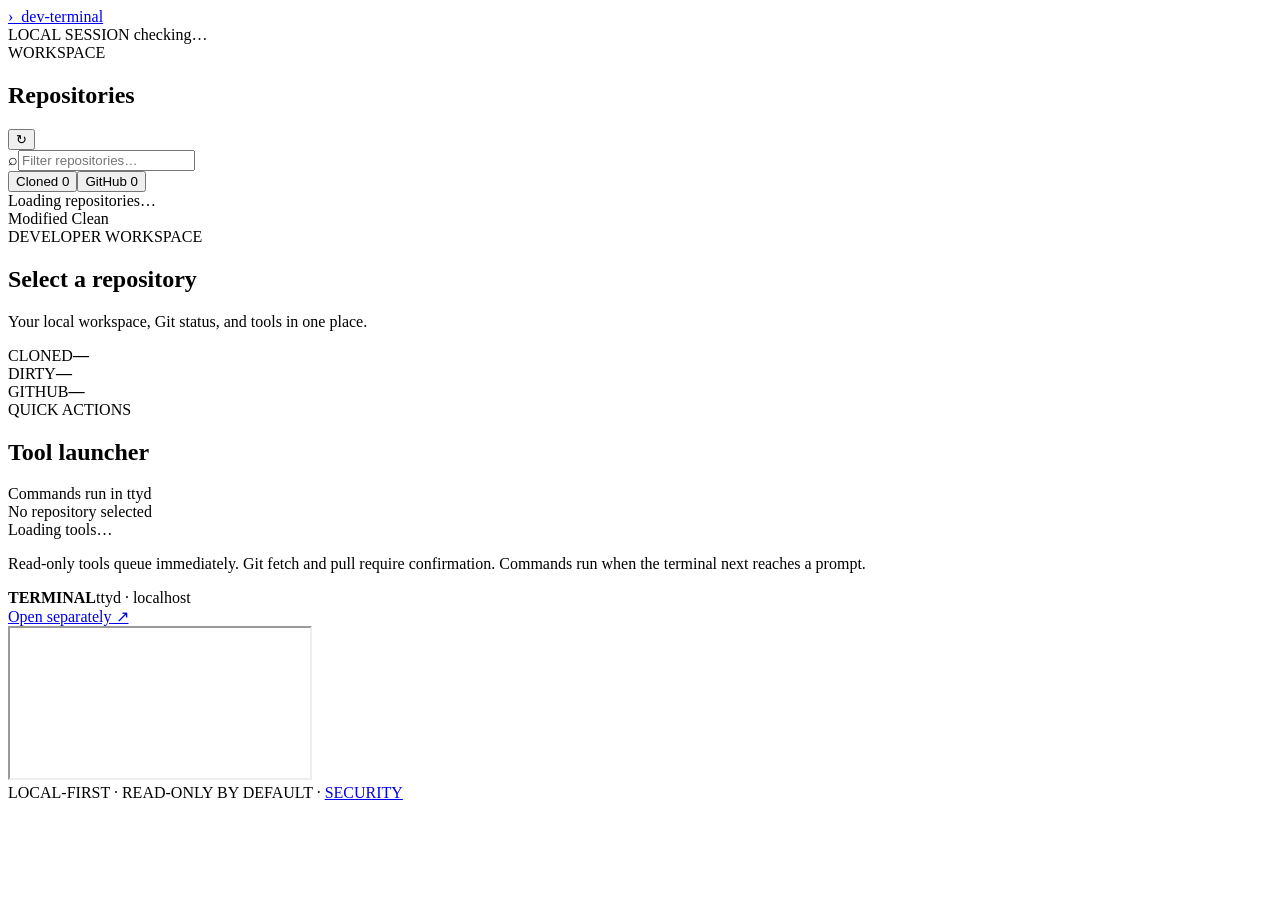
==== static/index.html @ b41bb8d0 "Add dev-terminal scaffold" ====
<!doctype html>
<html lang="en">
<head>
  <meta charset="utf-8">
  <meta name="viewport" content="width=device-width, initial-scale=1">
  <meta name="theme-color" content="#0a0e14">
  <meta name="description" content="Local-only developer dashboard for cloned Git repositories.">
  <link rel="manifest" href="/static/manifest.webmanifest">
  <link rel="icon" href="/static/icon.svg" type="image/svg+xml">
  <link rel="stylesheet" href="/static/styles.css">
  <title>dev-terminal</title>
</head>
<body>
<header class="topbar">
  <a class="brand" href="/"><span class="brand-mark">›_</span><span>dev-terminal</span></a>
  <div class="topbar-meta"><span class="local-dot"></span> LOCAL SESSION <span id="health-label" class="muted">checking…</span></div>
</header>
<main class="layout">
  <aside class="sidebar panel">
    <div class="section-heading"><div><span class="eyebrow">WORKSPACE</span><h1>Repositories</h1></div><button id="refresh-button" class="icon-button" title="Refresh status" aria-label="Refresh">↻</button></div>
    <label class="search-wrap"><span>⌕</span><input id="repo-filter" type="search" placeholder="Filter repositories…" autocomplete="off"></label>
    <div class="repo-tabs"><button class="tab active" data-tab="local">Cloned <span id="local-count">0</span></button><button class="tab" data-tab="github">GitHub <span id="github-count">0</span></button></div>
    <div id="repo-list" class="repo-list"><div class="empty-state">Loading repositories…</div></div>
    <div class="sidebar-foot"><span class="status-key dirty-key"></span> Modified <span class="status-key clean-key"></span> Clean</div>
  </aside>
  <section class="main-column">
    <section class="panel overview">
      <div class="overview-copy"><span class="eyebrow">DEVELOPER WORKSPACE</span><h2 id="welcome-title">Select a repository</h2><p id="welcome-copy">Your local workspace, Git status, and tools in one place.</p></div>
      <div class="overview-stats"><div class="stat"><span>CLONED</span><strong id="stat-cloned">—</strong></div><div class="stat"><span>DIRTY</span><strong id="stat-dirty">—</strong></div><div class="stat"><span>GITHUB</span><strong id="stat-github">—</strong></div></div>
    </section>
    <section class="panel tools-panel">
      <div class="section-heading"><div><span class="eyebrow">QUICK ACTIONS</span><h2>Tool launcher</h2></div><span class="hint">Commands run in ttyd</span></div>
      <div id="selected-project" class="selected-project">No repository selected</div>
      <div id="tool-grid" class="tool-grid"><div class="empty-state">Loading tools…</div></div>
      <p class="inline-note">Read-only tools queue immediately. Git fetch and pull require confirmation. Commands run when the terminal next reaches a prompt.</p>
    </section>
    <section class="panel terminal-panel">
      <div class="terminal-heading"><div><span class="terminal-light"></span><span class="terminal-light yellow"></span><span class="terminal-light green"></span><strong>TERMINAL</strong><span class="terminal-subtitle">ttyd · localhost</span></div><a href="http://127.0.0.1:7681" target="_blank" rel="noopener noreferrer" class="text-link">Open separately ↗</a></div>
      <div class="terminal-frame"><iframe id="terminal-frame" title="ttyd terminal" src="http://127.0.0.1:7681" loading="lazy"></iframe></div>
    </section>
    <footer>LOCAL-FIRST · READ-ONLY BY DEFAULT · <a href="https://github.com/Amir2051/dev-terminal/blob/main/SECURITY.md" target="_blank" rel="noopener noreferrer">SECURITY</a></footer>
  </section>
</main>
<div id="toast" class="toast" role="status" aria-live="polite"></div>
<script src="/static/app.js" defer></script>
</body>
</html>
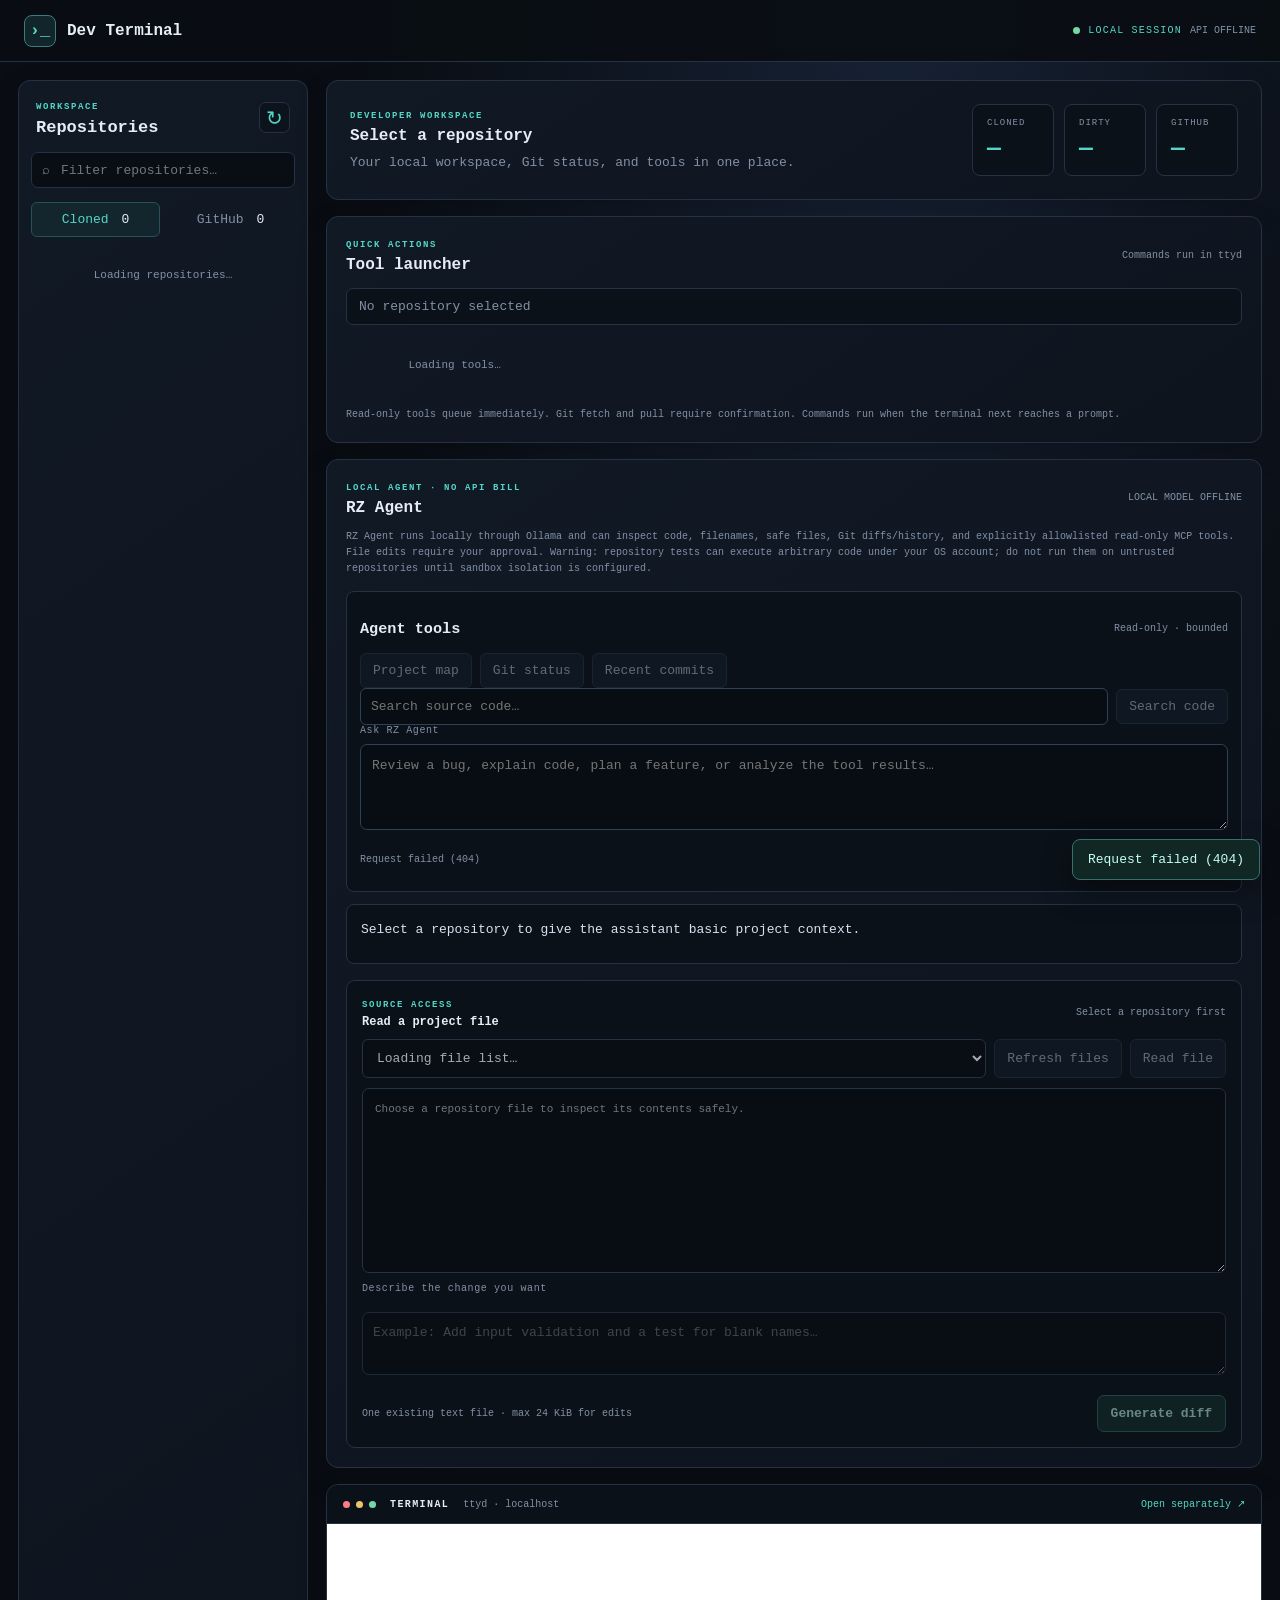
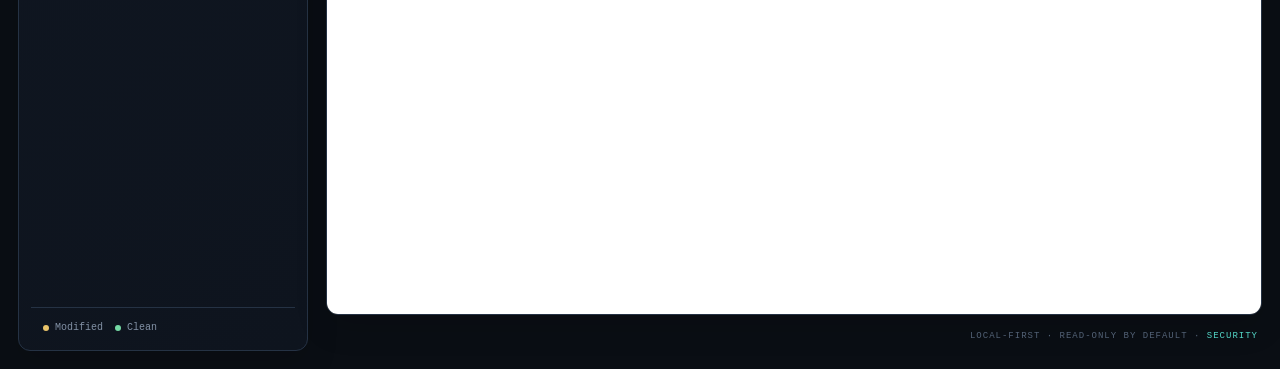
==== commit 7fc605dd: "feat: complete local agent SaaS foundation" ====
--- a/static/index.html
+++ b/static/index.html
@@ -7,12 +7,12 @@
   <meta name="description" content="Local-only developer dashboard for cloned Git repositories.">
   <link rel="manifest" href="/static/manifest.webmanifest">
   <link rel="icon" href="/static/icon.svg" type="image/svg+xml">
-  <link rel="stylesheet" href="/static/styles.css">
-  <title>dev-terminal</title>
+  <link rel="stylesheet" href="/static/styles.css?v=3">
+  <title>Dev Terminal · RZ Agent</title>
 </head>
 <body>
 <header class="topbar">
-  <a class="brand" href="/"><span class="brand-mark">›_</span><span>dev-terminal</span></a>
+  <a class="brand" href="/"><span class="brand-mark">›_</span><span>Dev Terminal</span></a>
   <div class="topbar-meta"><span class="local-dot"></span> LOCAL SESSION <span id="health-label" class="muted">checking…</span></div>
 </header>
 <main class="layout">
@@ -34,6 +34,34 @@
       <div id="tool-grid" class="tool-grid"><div class="empty-state">Loading tools…</div></div>
       <p class="inline-note">Read-only tools queue immediately. Git fetch and pull require confirmation. Commands run when the terminal next reaches a prompt.</p>
     </section>
+    <section class="panel ai-panel">
+      <div class="section-heading"><div><span class="eyebrow">LOCAL AGENT · NO API BILL</span><h2>RZ Agent</h2></div><span id="ai-status" class="hint">Checking Ollama…</span></div>
+      <p class="inline-note">RZ Agent runs locally through Ollama and can inspect code, filenames, safe files, Git diffs/history, and explicitly allowlisted read-only MCP tools. File edits require your approval. Warning: repository tests can execute arbitrary code under your OS account; do not run them on untrusted repositories until sandbox isolation is configured.</p>
+      <form id="ai-form" class="ai-form">
+        <div class="section-heading"><h3>Agent tools</h3><span class="hint">Read-only · bounded</span></div>
+      <div class="ai-tool-row"><button id="ai-tool-map" class="ai-secondary" type="button" disabled>Project map</button><button id="ai-tool-status" class="ai-secondary" type="button" disabled>Git status</button><button id="ai-tool-commits" class="ai-secondary" type="button" disabled>Recent commits</button></div>
+      <div class="ai-tool-row"><input id="ai-search-query" type="search" maxlength="120" placeholder="Search source code…" aria-label="Search source code" disabled><button id="ai-tool-search" class="ai-secondary" type="button" disabled>Search code</button></div>
+      <div id="ai-tool-output-wrap" class="ai-tool-output-wrap" hidden><div class="section-heading"><h3 id="ai-tool-output-title">Tool output</h3><button id="ai-use-tool-output" class="ai-secondary" type="button">Give results to RZ Agent</button></div><pre id="ai-tool-output" class="ai-tool-output"></pre></div>
+      <label for="ai-prompt" class="ai-label">Ask RZ Agent</label>
+        <textarea id="ai-prompt" rows="3" maxlength="4000" placeholder="Review a bug, explain code, plan a feature, or analyze the tool results…" required></textarea>
+        <div class="ai-actions"><span id="ai-model" class="hint">Model: checking…</span><button id="ai-send" class="ai-send" type="submit">Ask RZ Agent ↗</button></div>
+      </form>
+      <div id="ai-answer" class="ai-answer" aria-live="polite">Select a repository to give the assistant basic project context.</div>
+      <div class="ai-workbench">
+        <div class="section-heading"><div><span class="eyebrow">SOURCE ACCESS</span><h3>Read a project file</h3></div><span id="ai-file-status" class="hint">Select a repository first</span></div>
+        <div class="ai-file-controls"><select id="ai-file-select" aria-label="Repository file" disabled><option value="">Loading file list…</option></select><button id="ai-refresh-files" type="button" class="ai-secondary" disabled>Refresh files</button><button id="ai-load-file" type="button" class="ai-secondary" disabled>Read file</button></div>
+        <textarea id="ai-file-content" class="ai-code" rows="9" readonly placeholder="Choose a repository file to inspect its contents safely."></textarea>
+        <label for="ai-edit-instructions" class="ai-label">Describe the change you want</label>
+        <textarea id="ai-edit-instructions" rows="2" maxlength="2000" placeholder="Example: Add input validation and a test for blank names…" disabled></textarea>
+        <div class="ai-actions"><span class="hint">One existing text file · max 24 KiB for edits</span><button id="ai-propose-edit" type="button" class="ai-send" disabled>Generate diff</button></div>
+        <div id="ai-diff-wrap" hidden>
+          <div class="section-heading"><h3>Review proposed diff</h3><span id="ai-diff-meta" class="hint"></span></div>
+          <pre id="ai-diff" class="ai-diff"></pre>
+          <p class="inline-note">Review every change. Applying writes this one file immediately. The proposal expires after 15 minutes and is rejected if the original file changes.</p>
+          <button id="ai-apply-edit" type="button" class="ai-apply" disabled>Approve and apply this file change</button>
+        </div>
+      </div>
+    </section>
     <section class="panel terminal-panel">
       <div class="terminal-heading"><div><span class="terminal-light"></span><span class="terminal-light yellow"></span><span class="terminal-light green"></span><strong>TERMINAL</strong><span class="terminal-subtitle">ttyd · localhost</span></div><a href="http://127.0.0.1:7681" target="_blank" rel="noopener noreferrer" class="text-link">Open separately ↗</a></div>
       <div class="terminal-frame"><iframe id="terminal-frame" title="ttyd terminal" src="http://127.0.0.1:7681" loading="lazy"></iframe></div>
@@ -42,6 +70,6 @@
   </section>
 </main>
 <div id="toast" class="toast" role="status" aria-live="polite"></div>
-<script src="/static/app.js" defer></script>
+<script src="/static/app.js?v=2" defer></script>
 </body>
 </html>
--- a/static/styles.css
+++ b/static/styles.css
@@ -0,0 +1,9 @@
+:root{color-scheme:dark;--bg:#0a0e14;--panel:#101722;--border:#253244;--text:#e6edf6;--muted:#8291a5;--cyan:#54d6c7;--blue:#75a7ff;--yellow:#e9c46a;--red:#ff7c85;--green:#75d9a4;font-family:ui-monospace,SFMono-Regular,Menlo,Monaco,Consolas,monospace}*{box-sizing:border-box}body{margin:0;background:radial-gradient(ellipse at 70% 0%,#172235 0,transparent 42%),var(--bg);color:var(--text);min-height:100vh;font-size:13px}.topbar{height:62px;display:flex;align-items:center;justify-content:space-between;padding:0 24px;border-bottom:1px solid var(--border);background:#0a0e14ef;position:sticky;top:0;z-index:3}.brand{display:flex;align-items:center;gap:11px;color:var(--text);text-decoration:none;font-weight:800;font-size:16px}.brand-mark{display:grid;place-items:center;width:32px;height:32px;border:1px solid #3b7c83;border-radius:8px;color:var(--cyan);background:#11252b;font-size:17px}.topbar-meta{display:flex;align-items:center;gap:8px;font-size:10px;letter-spacing:1.2px;color:var(--cyan)}.local-dot,.status-key,.terminal-light{width:7px;height:7px;border-radius:50%;background:var(--green);display:inline-block}.muted{color:var(--muted);letter-spacing:0}.layout{display:grid;grid-template-columns:290px minmax(0,1fr);gap:18px;max-width:1600px;margin:0 auto;padding:18px}.panel{background:linear-gradient(145deg,#111925,#0e141e);border:1px solid var(--border);border-radius:12px;box-shadow:0 12px 32px #0002}.sidebar{min-height:calc(100vh - 98px);display:flex;flex-direction:column;padding:17px 12px}.section-heading{display:flex;align-items:center;justify-content:space-between;gap:12px}.sidebar .section-heading{padding:0 5px 15px}.eyebrow{color:var(--cyan);font-size:9px;letter-spacing:1.6px;font-weight:700}h1,h2,p{margin:0}h1{font-size:17px;margin-top:5px}h2{font-size:16px;margin-top:5px}.icon-button{background:#0d131c;border:1px solid var(--border);border-radius:7px;color:var(--cyan);width:31px;height:31px;font-size:20px;cursor:pointer}.search-wrap{display:flex;align-items:center;gap:9px;padding:0 10px;height:36px;background:#090e15;border:1px solid var(--border);border-radius:7px;color:var(--muted)}.search-wrap input{width:100%;background:transparent;border:0;outline:0;color:var(--text);font:inherit}.repo-tabs{display:flex;gap:6px;margin:14px 0 10px}.tab{flex:1;padding:9px 7px;background:transparent;border:1px solid transparent;border-radius:6px;color:var(--muted);font:inherit;cursor:pointer}.tab span{margin-left:5px;color:var(--text)}.tab.active{background:#14262d;border-color:#27515a;color:var(--cyan)}.repo-list{display:flex;flex-direction:column;gap:5px;overflow:auto;max-height:calc(100vh - 290px)}.repo-item{width:100%;text-align:left;padding:11px 10px;border:1px solid transparent;border-radius:8px;background:transparent;color:var(--text);cursor:pointer;display:block}.repo-item:hover,.repo-item.selected{background:#172331;border-color:#30445a}.repo-name{display:flex;align-items:center;justify-content:space-between;gap:8px;font-weight:700;overflow-wrap:anywhere}.repo-sub{display:flex;gap:7px;align-items:center;margin-top:8px;color:var(--muted);font-size:10px}.badge{font-size:9px;padding:3px 5px;border-radius:4px;white-space:nowrap;border:1px solid #344357;color:var(--muted)}.badge.dirty{border-color:#7d493e;color:#ffab91;background:#301d1b}.badge.clean{border-color:#285c4c;color:var(--green);background:#132820}.badge.github{border-color:#344b75;color:#a6c3ff}.repo-branch{overflow:hidden;text-overflow:ellipsis;white-space:nowrap;max-width:150px}.sidebar-foot{margin-top:auto;padding:14px 6px 0;border-top:1px solid var(--border);color:var(--muted);font-size:10px;display:flex;align-items:center;gap:6px}.status-key{width:6px;height:6px;margin-left:6px}.dirty-key{background:var(--yellow)}.clean-key{background:var(--green)}.main-column{display:flex;flex-direction:column;gap:16px;min-width:0}.overview{display:flex;justify-content:space-between;align-items:center;gap:22px;padding:23px}.overview-copy p{color:var(--muted);margin-top:8px;line-height:1.6}.overview-stats{display:flex;gap:10px}.stat{min-width:82px;padding:13px 14px;background:#0b1119;border:1px solid var(--border);border-radius:8px}.stat span{display:block;color:var(--muted);font-size:9px;letter-spacing:1px}.stat strong{display:block;font-size:23px;margin-top:8px;color:var(--cyan)}.tools-panel{padding:19px}.hint{color:var(--muted);font-size:10px}.selected-project{margin:14px 0 12px;padding:10px 12px;background:#0b1119;border:1px solid var(--border);border-radius:7px;color:var(--muted);overflow-wrap:anywhere}.selected-project strong{color:var(--text)}.tool-grid{display:grid;grid-template-columns:repeat(4,minmax(0,1fr));gap:9px}.tool-card{padding:12px;text-align:left;min-height:96px;border-radius:8px;border:1px solid var(--border);background:#0b1119;color:var(--text);cursor:pointer;font:inherit}.tool-card:hover:not(:disabled){border-color:#4a8b92;transform:translateY(-1px)}.tool-card:disabled{opacity:.4;cursor:not-allowed}.tool-card strong{display:block;font-size:11px;margin-bottom:7px}.tool-card p{font-size:10px;line-height:1.5;color:var(--muted)}.write-label{display:inline-block;margin-top:8px;font-size:9px;color:var(--yellow)}.inline-note{margin-top:12px;color:var(--muted);font-size:10px;line-height:1.6}.terminal-panel{overflow:hidden}.terminal-heading{display:flex;align-items:center;justify-content:space-between;padding:13px 16px;border-bottom:1px solid var(--border);background:#0b1119}.terminal-heading>div{display:flex;align-items:center;gap:6px}.terminal-light{background:var(--red)}.terminal-light.yellow{background:var(--yellow)}.terminal-light.green{background:var(--green)}.terminal-heading strong{font-size:10px;letter-spacing:1.4px;margin-left:8px}.terminal-subtitle{color:var(--muted);font-size:10px;margin-left:8px}.text-link{color:var(--cyan);font-size:10px;text-decoration:none}.terminal-frame{height:390px;background:#05080c}.terminal-frame iframe{width:100%;height:100%;border:0;background:#05080c}footer{color:#536276;font-size:9px;letter-spacing:1px;text-align:right;padding:0 4px 10px}footer a{color:var(--cyan);text-decoration:none}.empty-state{padding:20px 10px;color:var(--muted);font-size:11px;line-height:1.6;text-align:center}.toast{position:fixed;bottom:20px;right:20px;max-width:min(420px,calc(100vw - 40px));padding:12px 15px;border:1px solid #36716e;border-radius:8px;background:#102723;color:#c5fff3;box-shadow:0 12px 30px #0006;opacity:0;transform:translateY(8px);transition:all .18s;pointer-events:none;z-index:5}.toast.show{opacity:1;transform:translateY(0)}@media(max-width:1050px){.layout{grid-template-columns:250px minmax(0,1fr);padding:12px;gap:12px}.tool-grid{grid-template-columns:repeat(2,minmax(0,1fr))}.overview{align-items:flex-start;flex-direction:column}.overview-stats{width:100%}.stat{flex:1}}@media(max-width:720px){.topbar{padding:0 14px}.topbar-meta{font-size:8px}.layout{display:flex;flex-direction:column}.sidebar{min-height:auto}.repo-list{max-height:280px}.sidebar-foot{margin-top:12px}.overview{padding:17px}.overview-stats{gap:6px}.stat{min-width:0;padding:10px}.stat strong{font-size:19px}.tools-panel{padding:14px}.tool-grid{grid-template-columns:repeat(2,minmax(0,1fr))}.terminal-frame{height:340px}.hint{display:none}}
+
+/* Local Ollama assistant */
+.ai-panel{padding:19px}.ai-form{margin-top:14px;padding:13px;background:#0b1119;border:1px solid var(--border);border-radius:8px}.ai-label{display:block;margin-bottom:8px;color:var(--muted);font-size:10px;letter-spacing:.6px}.ai-form textarea{display:block;width:100%;resize:vertical;min-height:76px;padding:11px;border:1px solid #304156;border-radius:7px;background:#080d13;color:var(--text);font:inherit;line-height:1.6;outline:none}.ai-form textarea:focus{border-color:#4a8b92}.ai-actions{display:flex;align-items:center;justify-content:space-between;gap:12px;margin-top:10px}.ai-send{padding:10px 13px;border:1px solid #36716e;border-radius:7px;background:#14312e;color:#c5fff3;font:inherit;font-weight:700;cursor:pointer}.ai-send:disabled{opacity:.5;cursor:wait}.ai-answer{margin-top:12px;padding:14px;border:1px solid var(--border);border-radius:8px;background:#0b1119;color:#d7e2f0;white-space:pre-wrap;overflow-wrap:anywhere;line-height:1.7;min-height:60px;max-height:520px;overflow:auto}.ai-answer:empty{display:none}
+
+/* Safe file-review and explicit-approval workbench */
+.ai-workbench{margin-top:16px;padding:15px;border:1px solid var(--border);border-radius:9px;background:#0b1119;display:flex;flex-direction:column;gap:10px}.ai-workbench h3{margin:4px 0 0;font-size:12px}.ai-file-controls{display:flex;gap:8px}.ai-file-controls select{min-width:0;flex:1;background:#080d13;border:1px solid #304156;border-radius:6px;color:var(--text);font:inherit;padding:10px}.ai-secondary{padding:9px 12px;background:#172331;border:1px solid #304156;border-radius:6px;color:var(--text);font:inherit;cursor:pointer}.ai-secondary:disabled{opacity:.4}.ai-code{width:100%;resize:vertical;padding:12px;border:1px solid var(--border);border-radius:7px;background:#080d13;color:#c8d5e6;font:11px/1.6 ui-monospace,SFMono-Regular,monospace;white-space:pre;overflow:auto}.ai-workbench textarea:not(.ai-code){width:100%;resize:vertical;padding:10px;border:1px solid #304156;border-radius:7px;background:#080d13;color:var(--text);font:inherit;line-height:1.6}.ai-workbench textarea:disabled{opacity:.5}.ai-diff{max-height:460px;overflow:auto;white-space:pre-wrap;overflow-wrap:anywhere;padding:13px;background:#070b10;border:1px solid var(--border);border-radius:7px;color:#d7e2f0;font:11px/1.6 ui-monospace,SFMono-Regular,monospace}.ai-apply{align-self:flex-start;padding:11px 14px;border:1px solid #7b5a29;border-radius:7px;background:#382b16;color:#ffe1a0;font:inherit;font-weight:700;cursor:pointer}.ai-apply:disabled{opacity:.45;cursor:not-allowed}[hidden]{display:none!important}@media(max-width:720px){.ai-file-controls{flex-direction:column}.ai-file-controls button{align-self:flex-start}.ai-workbench{padding:10px}}
+
+.ai-tool-row{display:flex;gap:8px;align-items:center;flex-wrap:wrap}.ai-tool-row input{min-width:150px;flex:1;padding:10px;background:#080d13;border:1px solid #304156;border-radius:6px;color:var(--text);font:inherit}.ai-tool-output-wrap{display:flex;flex-direction:column;gap:9px}.ai-tool-output{max-height:320px;overflow:auto;white-space:pre-wrap;overflow-wrap:anywhere;padding:12px;background:#070b10;border:1px solid var(--border);border-radius:7px;color:#c8d5e6;font:11px/1.6 ui-monospace,SFMono-Regular,monospace}.ai-tool-row button:disabled{opacity:.4}
